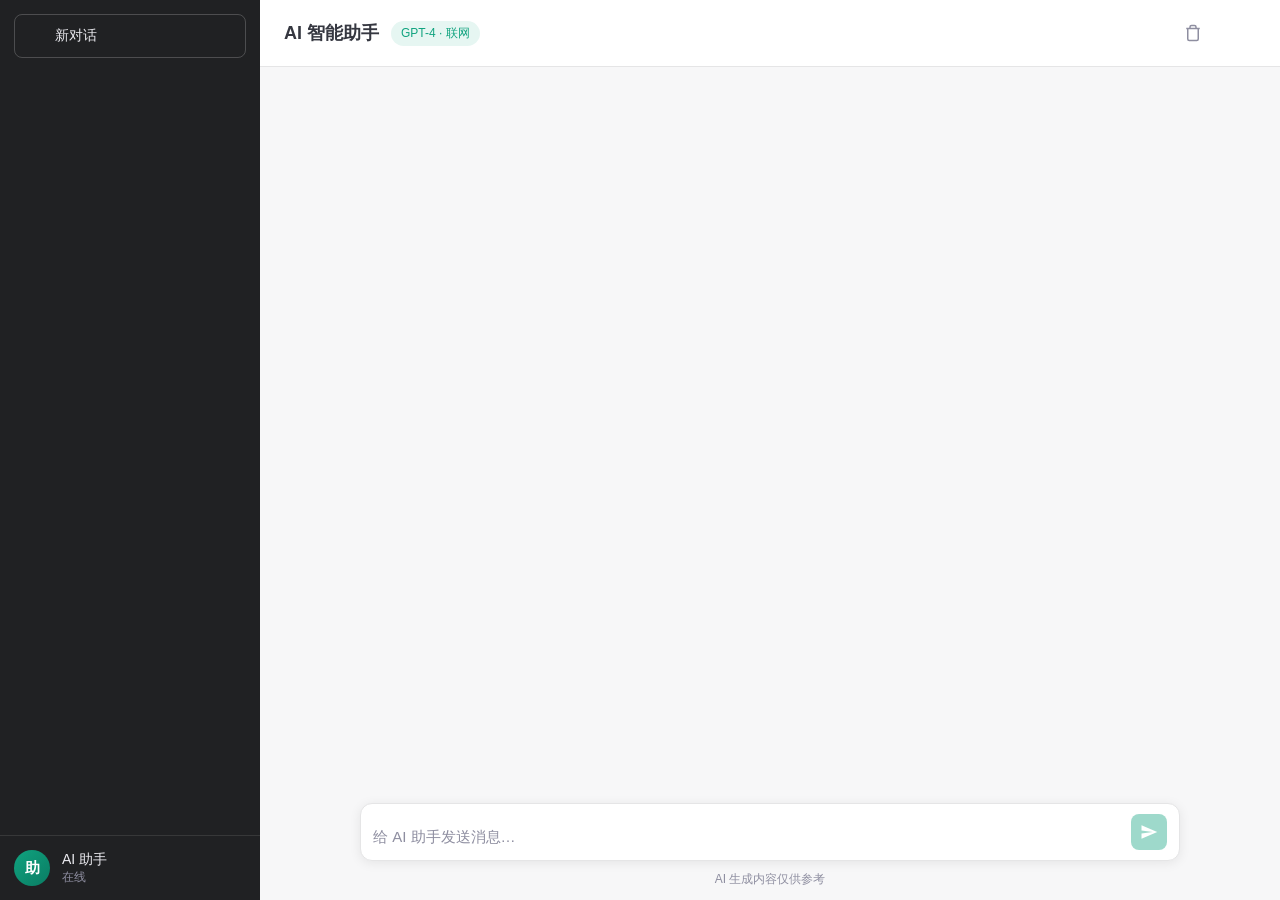
==== front_end/dialog/chat-stream.html @ 8e76c197 "完成前后端对话接口联调开发" ====
<!DOCTYPE html>
<html lang="zh-CN">
<head>
  <meta charset="UTF-8">
  <meta name="viewport" content="width=device-width, initial-scale=1.0">
  <title>AI Chat · 智能助手</title>
  <link rel="stylesheet" href="style.css">
</head>
<body>
  <div class="app">
    <!-- ============ 侧边栏 ============ -->
    <aside class="sidebar" id="sidebar">
      <div class="sidebar-header">
        <button class="new-chat-btn" id="newChatBtn">
          <svg viewBox="0 0 24 24" width="16" height="16" fill="currentColor"><path d="M12 5v14M5 12h14"/></svg>
          <span>新对话</span>
        </button>
      </div>

      <nav class="conversation-list" id="conversationList">
        <!-- 会话项将动态渲染 -->
      </nav>

      <div class="sidebar-footer">
        <div class="user-info">
          <div class="avatar">助</div>
          <div class="user-detail">
            <span class="user-name">AI 助手</span>
            <span class="user-status">在线</span>
          </div>
        </div>
      </div>
    </aside>

    <!-- ============ 主聊天区 ============ -->
    <main class="chat-main">
      <!-- 顶部栏 -->
      <header class="chat-header">
        <div class="header-title">
          <h1>AI 智能助手</h1>
          <span class="model-badge">GPT-4 · 联网</span>
        </div>
        <div class="header-actions">
          <button class="icon-btn" title="清空对话" id="clearBtn">
            <svg viewBox="0 0 24 24" width="18" height="18" fill="none" stroke="currentColor" stroke-width="2"><polyline points="3 6 5 6 21 6"/><path d="M19 6v14a2 2 0 0 1-2 2H7a2 2 0 0 1-2-2V6m3 0V4a2 2 0 0 1 2-2h4a2 2 0 0 1 2 2v2"/></svg>
          </button>
          <button class="icon-btn" title="新建对话" id="newChatBtnTop">
            <svg viewBox="0 0 24 24" width="18" height="18" fill="currentColor"><path d="M12 5v14M5 12h14"/></svg>
          </button>
        </div>
      </header>

      <!-- 消息区域 -->
      <div class="messages-container" id="messagesContainer"></div>

      <!-- 输入区域 -->
      <div class="input-container">
        <div class="input-wrapper" id="inputWrapper">
          <textarea id="promptInput" rows="1" placeholder="给 AI 助手发送消息…" autocomplete="off"></textarea>
          <div class="input-actions">
            <button class="send-btn" id="sendBtn" disabled>
              <svg viewBox="0 0 24 24" width="18" height="18" fill="currentColor"><path d="M2.01 21L23 12 2.01 3 2 10l15 2-15 2z"/></svg>
            </button>
          </div>
        </div>
        <p class="footer-note">AI 生成内容仅供参考</p>
      </div>
    </main>
  </div>

  <!-- 机器人思考动画 -->
  <div class="loading-indicator" id="loadingIndicator">
    <div class="thinking-row">
      <div class="message-avatar">🤖</div>
      <div class="thinking-bubble">
        <div class="typing-dots">
      <span></span><span></span><span></span>
    </div>
        <span class="thinking-text">正在思考…</span>
  </div>
    </div>
  </div>

  <script src="app.js"></script>
</body>
</html>
---- front_end/dialog/style.css ----
/* ============ 全局重置 ============ */
* {
  margin: 0;
  padding: 0;
  box-sizing: border-box;
}

:root {
  --bg-color: #f7f7f8;
  --sidebar-bg: #202123;
  --sidebar-hover: #343541;
  --white: #ffffff;
  --text-primary: #353740;
  --text-secondary: #8e8ea0;
  --text-light: #ececf1;
  --border-color: #e5e5e6;
  --accent: #10a37f;
  --accent-hover: #0d9168;
  --shadow: 0 2px 12px rgba(0, 0, 0, 0.08);
}

html,
body {
  height: 100%;
}

body {
  font-family: -apple-system, BlinkMacSystemFont, 'Segoe UI', Roboto,
    'Helvetica Neue', Arial, 'PingFang SC', 'Microsoft YaHei', sans-serif;
  color: var(--text-primary);
  background: var(--bg-color);
  overflow: hidden;
}

.app {
  display: flex;
  height: 100vh;
}

/* ============ 侧边栏 ============ */
.sidebar {
  width: 260px;
  min-width: 260px;
  background: var(--sidebar-bg);
  color: var(--text-secondary);
  display: flex;
  flex-direction: column;
  transition: margin-left 0.3s ease;
}

.sidebar-header {
  padding: 14px 14px 8px;
}

.new-chat-btn {
  display: flex;
  align-items: center;
  gap: 10px;
  width: 100%;
  padding: 12px 14px;
  background: transparent;
  border: 1px solid rgba(255, 255, 255, 0.2);
  border-radius: 8px;
  color: var(--text-light);
  font-size: 14px;
  cursor: pointer;
  transition: background 0.2s, border-color 0.2s;
}

.new-chat-btn:hover {
  background: var(--sidebar-hover);
  border-color: rgba(255, 255, 255, 0.3);
}

.conversation-list {
  flex: 1;
  overflow-y: auto;
  padding: 8px 14px;
}

.conversation-list::-webkit-scrollbar {
  width: 4px;
}

.conversation-list::-webkit-scrollbar-thumb {
  background: rgba(255, 255, 255, 0.2);
  border-radius: 2px;
}

.conversation {
  display: flex;
  align-items: center;
  gap: 10px;
  padding: 10px 12px;
  border-radius: 8px;
  margin-bottom: 2px;
  font-size: 13.5px;
  cursor: pointer;
  transition: background 0.15s;
}

.conversation:hover {
  background: var(--sidebar-hover);
}

.conversation.active {
  background: var(--sidebar-hover);
  color: var(--text-light);
}

.conversation svg {
  flex-shrink: 0;
  opacity: 0.8;
}

.conv-title {
  flex: 1;
  overflow: hidden;
  white-space: nowrap;
  text-overflow: ellipsis;
}

.conv-time {
  font-size: 11px;
  opacity: 0.6;
  flex-shrink: 0;
}

.empty-sessions {
  text-align: center;
  color: var(--text-secondary);
  font-size: 13px;
  padding: 30px 10px;
}

.sidebar-footer {
  padding: 14px;
  border-top: 1px solid rgba(255, 255, 255, 0.1);
}

.user-info {
  display: flex;
  align-items: center;
  gap: 12px;
}

.avatar {
  width: 36px;
  height: 36px;
  border-radius: 50%;
  background: linear-gradient(135deg, #10a37f, #0a7c63);
  color: #fff;
  display: flex;
  align-items: center;
  justify-content: center;
  font-size: 15px;
  font-weight: 600;
}

.user-detail {
  display: flex;
  flex-direction: column;
}

.user-name {
  color: var(--text-light);
  font-size: 14px;
  font-weight: 500;
}

.user-status {
  font-size: 12px;
}

/* ============ 主聊天区 ============ */
.chat-main {
  flex: 1;
  display: flex;
  flex-direction: column;
  min-width: 0;
  height: 100vh;
  background: var(--bg-color);
}

.chat-header {
  display: flex;
  align-items: center;
  justify-content: space-between;
  padding: 14px 24px;
  background: var(--white);
  border-bottom: 1px solid var(--border-color);
}

.header-title {
  display: flex;
  align-items: center;
  gap: 12px;
}

.header-title h1 {
  font-size: 18px;
  font-weight: 600;
}

.model-badge {
  font-size: 12px;
  color: var(--accent);
  background: rgba(16, 163, 127, 0.1);
  padding: 4px 10px;
  border-radius: 20px;
  font-weight: 500;
}

.header-actions {
  display: flex;
  gap: 6px;
}

.icon-btn {
  width: 38px;
  height: 38px;
  display: flex;
  align-items: center;
  justify-content: center;
  background: transparent;
  border: none;
  border-radius: 8px;
  cursor: pointer;
  color: var(--text-secondary);
  transition: background 0.2s, color 0.2s;
}

.icon-btn:hover {
  background: rgba(0, 0, 0, 0.05);
  color: var(--text-primary);
}

/* ============ 消息区域 ============ */
.messages-container {
  flex: 1;
  overflow-y: auto;
  padding: 0;
}

.messages-container::-webkit-scrollbar {
  width: 6px;
}

.messages-container::-webkit-scrollbar-thumb {
  background: rgba(0, 0, 0, 0.15);
  border-radius: 3px;
}

.welcome {
  display: flex;
  flex-direction: column;
  align-items: center;
  justify-content: center;
  text-align: center;
  padding: 60px 20px;
  animation: fadeInUp 0.5s ease;
}

@keyframes fadeInUp {
  from {
    opacity: 0;
    transform: translateY(20px);
  }
  to {
    opacity: 1;
    transform: translateY(0);
  }
}

.welcome-logo {
  width: 72px;
  height: 72px;
  font-size: 40px;
  border-radius: 16px;
  background: linear-gradient(135deg, #10a37f, #0b7a5f);
  color: #fff;
  display: flex;
  align-items: center;
  justify-content: center;
  box-shadow: 0 12px 32px rgba(16, 163, 127, 0.3);
  margin-bottom: 20px;
}

.welcome h2 {
  font-size: 24px;
  font-weight: 600;
  margin-bottom: 8px;
}

.welcome-sub {
  color: var(--text-secondary);
  font-size: 15px;
  margin-bottom: 32px;
}

.suggestion-grid {
  display: grid;
  grid-template-columns: repeat(2, 1fr);
  gap: 14px;
  max-width: 520px;
  width: 100%;
}

.suggestion-card {
  display: flex;
  align-items: center;
  gap: 12px;
  padding: 18px;
  background: var(--white);
  border: 1px solid var(--border-color);
  border-radius: 12px;
  cursor: pointer;
  font-size: 14px;
  color: var(--text-primary);
  text-align: left;
  transition: box-shadow 0.2s, transform 0.2s, border-color 0.2s;
}

.suggestion-card:hover {
  box-shadow: var(--shadow);
  transform: translateY(-2px);
  border-color: var(--accent);
}

.s-card-icon {
  font-size: 22px;
}

.message-row {
  display: flex;
  padding: 18px 24px;
  gap: 14px;
  animation: messageIn 0.35s ease;
  align-items: flex-start;
}

@keyframes messageIn {
  from {
    opacity: 0;
    transform: translateY(8px);
  }
  to {
    opacity: 1;
    transform: translateY(0);
  }
}

/* AI 答话：靠左 */
.message-row.assistant {
  background: var(--bg-color);
  justify-content: flex-start;
  border-top: 1px solid rgba(0, 0, 0, 0.03);
}

/* 用户提问：靠右 */
.message-row.user {
  background: var(--white);
  justify-content: flex-end;
  flex-direction: row-reverse;
  border-top: 1px solid rgba(0, 0, 0, 0.03);
}

.message-avatar {
  width: 36px;
  height: 36px;
  border-radius: 50%;
  flex-shrink: 0;
  display: flex;
  align-items: center;
  justify-content: center;
  font-size: 16px;
  box-shadow: 0 2px 8px rgba(0, 0, 0, 0.12);
}

.assistant .message-avatar {
  background: linear-gradient(135deg, #10a37f, #0b7a5f);
  color: #fff;
}

.user .message-avatar {
  background: linear-gradient(135deg, #6366f1, #4f46e5);
  color: #fff;
}

/* 消息内容气泡 */
.message-content {
  max-width: 72%;
  padding: 14px 18px;
  border-radius: 16px;
  line-height: 1.7;
  font-size: 15px;
  word-wrap: break-word;
  overflow-wrap: break-word;
  box-shadow: 0 1px 4px rgba(0, 0, 0, 0.06);
}

/* AI 内容：白底、左圆角小 */
.message-row.assistant .message-content {
  background: var(--white);
  border-top-left-radius: 4px;
  color: var(--text-primary);
}

/* 用户内容：品牌色渐变、右圆角小 */
.message-row.user .message-content {
  background: linear-gradient(135deg, #6366f1, #4f46e5);
  border-top-right-radius: 4px;
  color: #fff;
}

.message-content p {
  margin-bottom: 10px;
}

.message-content p:last-child {
  margin-bottom: 0;
}

.message-content pre {
  background: #0d1117;
  color: #c9d1d9;
  padding: 14px 16px;
  border-radius: 8px;
  overflow-x: auto;
  font-size: 14px;
  line-height: 1.6;
  margin: 10px 0;
}

.message-content code {
  background: rgba(0, 0, 0, 0.07);
  padding: 2px 5px;
  border-radius: 4px;
  font-family: 'SF Mono', Consolas, monospace;
  font-size: 14px;
}

.message-content pre code {
  background: none;
  padding: 0;
}

/* 用户气泡内的代码/链接颜色适配 */
.message-row.user .message-content code {
  background: rgba(255, 255, 255, 0.2);
  color: #fff;
}

.message-row.user .message-content pre {
  background: rgba(0, 0, 0, 0.2);
  color: #fff;
}

.message-row.user .message-content a {
  color: #c7d2fe;
}

.copy-btn {
  display: inline-flex;
  align-items: center;
  margin-left: 6px;
  background: none;
  border: none;
  color: var(--text-secondary);
  cursor: pointer;
  font-size: 12px;
  opacity: 0.5;
  transition: opacity 0.2s, color 0.2s;
  padding: 3px 6px;
  border-radius: 4px;
  vertical-align: middle;
}

.message-row.assistant .copy-btn {
  color: var(--text-secondary);
}

.message-row.user .copy-btn {
  color: rgba(255, 255, 255, 0.85);
}

.copy-btn:hover {
  color: var(--accent);
  opacity: 1;
  background: rgba(0, 0, 0, 0.05);
}

.message-row.user .copy-btn:hover {
  color: #fff;
  background: rgba(255, 255, 255, 0.15);
}

/* ============ 输入区域 ============ */
.input-container {
  padding: 20px 22px 12px;
  background: var(--bg-color);
}

.input-wrapper {
  display: flex;
  align-items: flex-end;
  gap: 12px;
  background: var(--white);
  border: 1px solid var(--border-color);
  border-radius: 12px;
  padding: 10px 12px;
  box-shadow: var(--shadow);
  transition: border-color 0.2s, box-shadow 0.2s;
  max-width: 820px;
  margin: 0 auto;
}

.input-wrapper:focus-within {
  border-color: var(--accent);
  box-shadow: 0 0 0 3px rgba(16, 163, 127, 0.1), var(--shadow);
}

.input-wrapper textarea {
  flex: 1;
  border: none;
  outline: none;
  resize: none;
  font-size: 15px;
  font-family: inherit;
  line-height: 1.5;
  max-height: 160px;
  min-height: 24px;
  background: transparent;
  color: var(--text-primary);
}

.input-wrapper textarea::placeholder {
  color: var(--text-secondary);
}

.input-actions {
  display: flex;
  align-items: center;
  gap: 6px;
}

.send-btn {
  width: 36px;
  height: 36px;
  border: none;
  border-radius: 8px;
  background: var(--accent);
  color: #fff;
  cursor: pointer;
  display: flex;
  align-items: center;
  justify-content: center;
  transition: background 0.2s, transform 0.2s, opacity 0.2s;
}

.send-btn:hover:not(:disabled) {
  background: var(--accent-hover);
  transform: translateY(-1px);
}

.send-btn:disabled {
  opacity: 0.4;
  cursor: not-allowed;
}

.footer-note {
  text-align: center;
  font-size: 12px;
  color: var(--text-secondary);
  margin-top: 10px;
}

/* ============ 打字指示器 ============ */
.loading-indicator {
  display: none;
  align-items: center;
  gap: 10px;
  padding: 20px 22px;
  color: var(--text-secondary);
}

.loading-indicator.visible {
  display: flex;
}

.typing-dots {
  display: flex;
  gap: 4px;
}

.typing-dots span {
  width: 8px;
  height: 8px;
  background: var(--accent);
  border-radius: 50%;
  animation: bounce 1.4s infinite;
}

.typing-dots span:nth-child(2) {
  animation-delay: 0.2s;
}

.typing-dots span:nth-child(3) {
  animation-delay: 0.4s;
}

@keyframes bounce {
  0%, 60%, 100% {
    transform: translateY(0);
    opacity: 0.6;
  }
  30% {
    transform: translateY(-6px);
    opacity: 1;
  }
}

.typing-text {
  font-size: 14px;
}

/* ============ 响应式 ============ */
@media (max-width: 768px) {
  .sidebar {
    position: fixed;
    z-index: 100;
    height: 100vh;
    box-shadow: 4px 0 20px rgba(0, 0, 0, 0.2);
    transform: translateX(-100%);
    transition: transform 0.3s ease;
  }

  .sidebar.open {
    transform: translateX(0);
  }

  .suggestion-grid {
    grid-template-columns: 1fr;
  }

  .message-row {
    padding: 14px 16px;
  }

  .header-title h1 {
    font-size: 16px;
  }
}
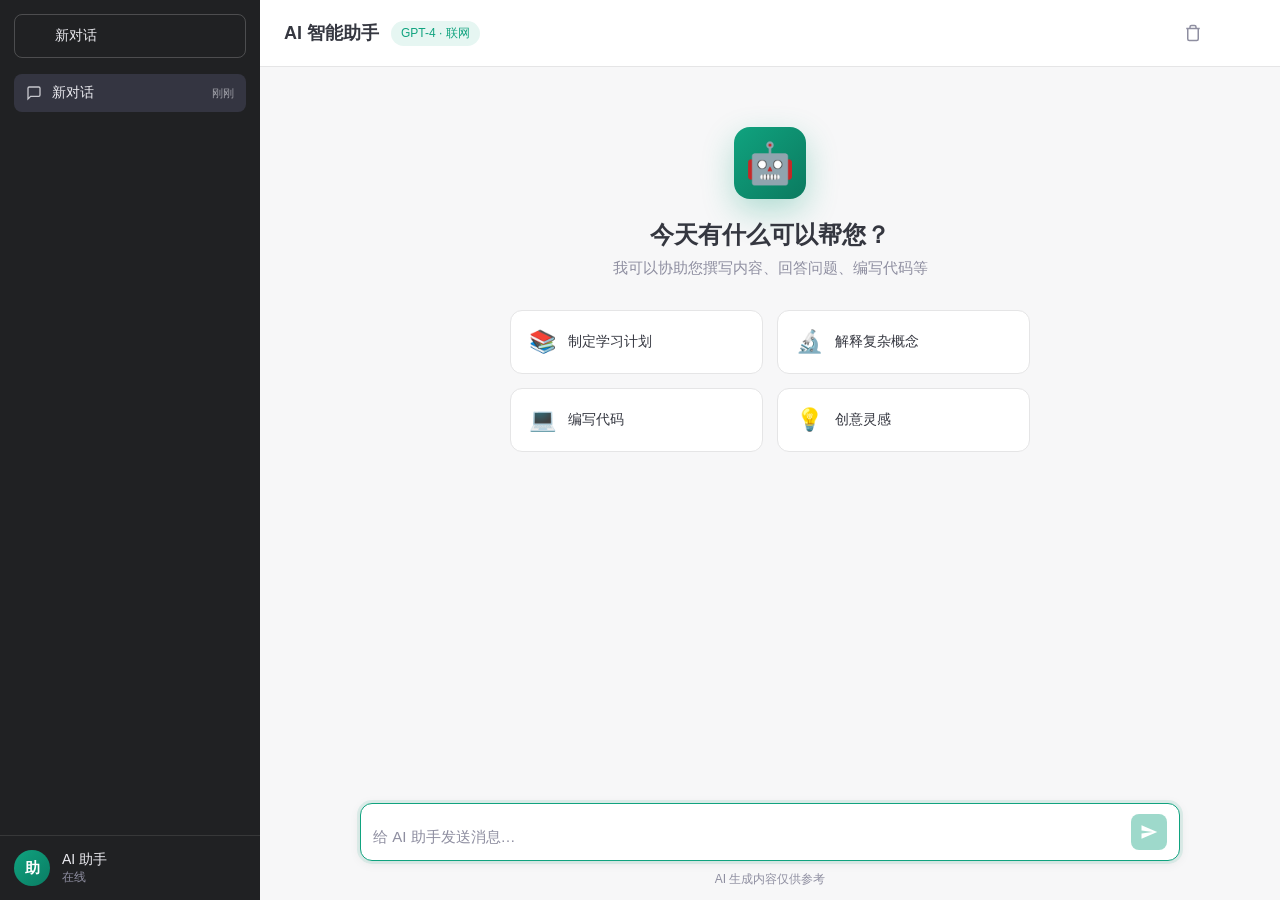
==== commit c1816865: "完成前后端对话接口联调开发" ====
--- a/front_end/dialog/chat-stream.html
+++ b/front_end/dialog/chat-stream.html
@@ -81,7 +81,7 @@
     </div>
   </div>
 
-  <script src="app.js"></script>
+  <script src="chat-stream.js"></script>
 </body>
 </html>
 
